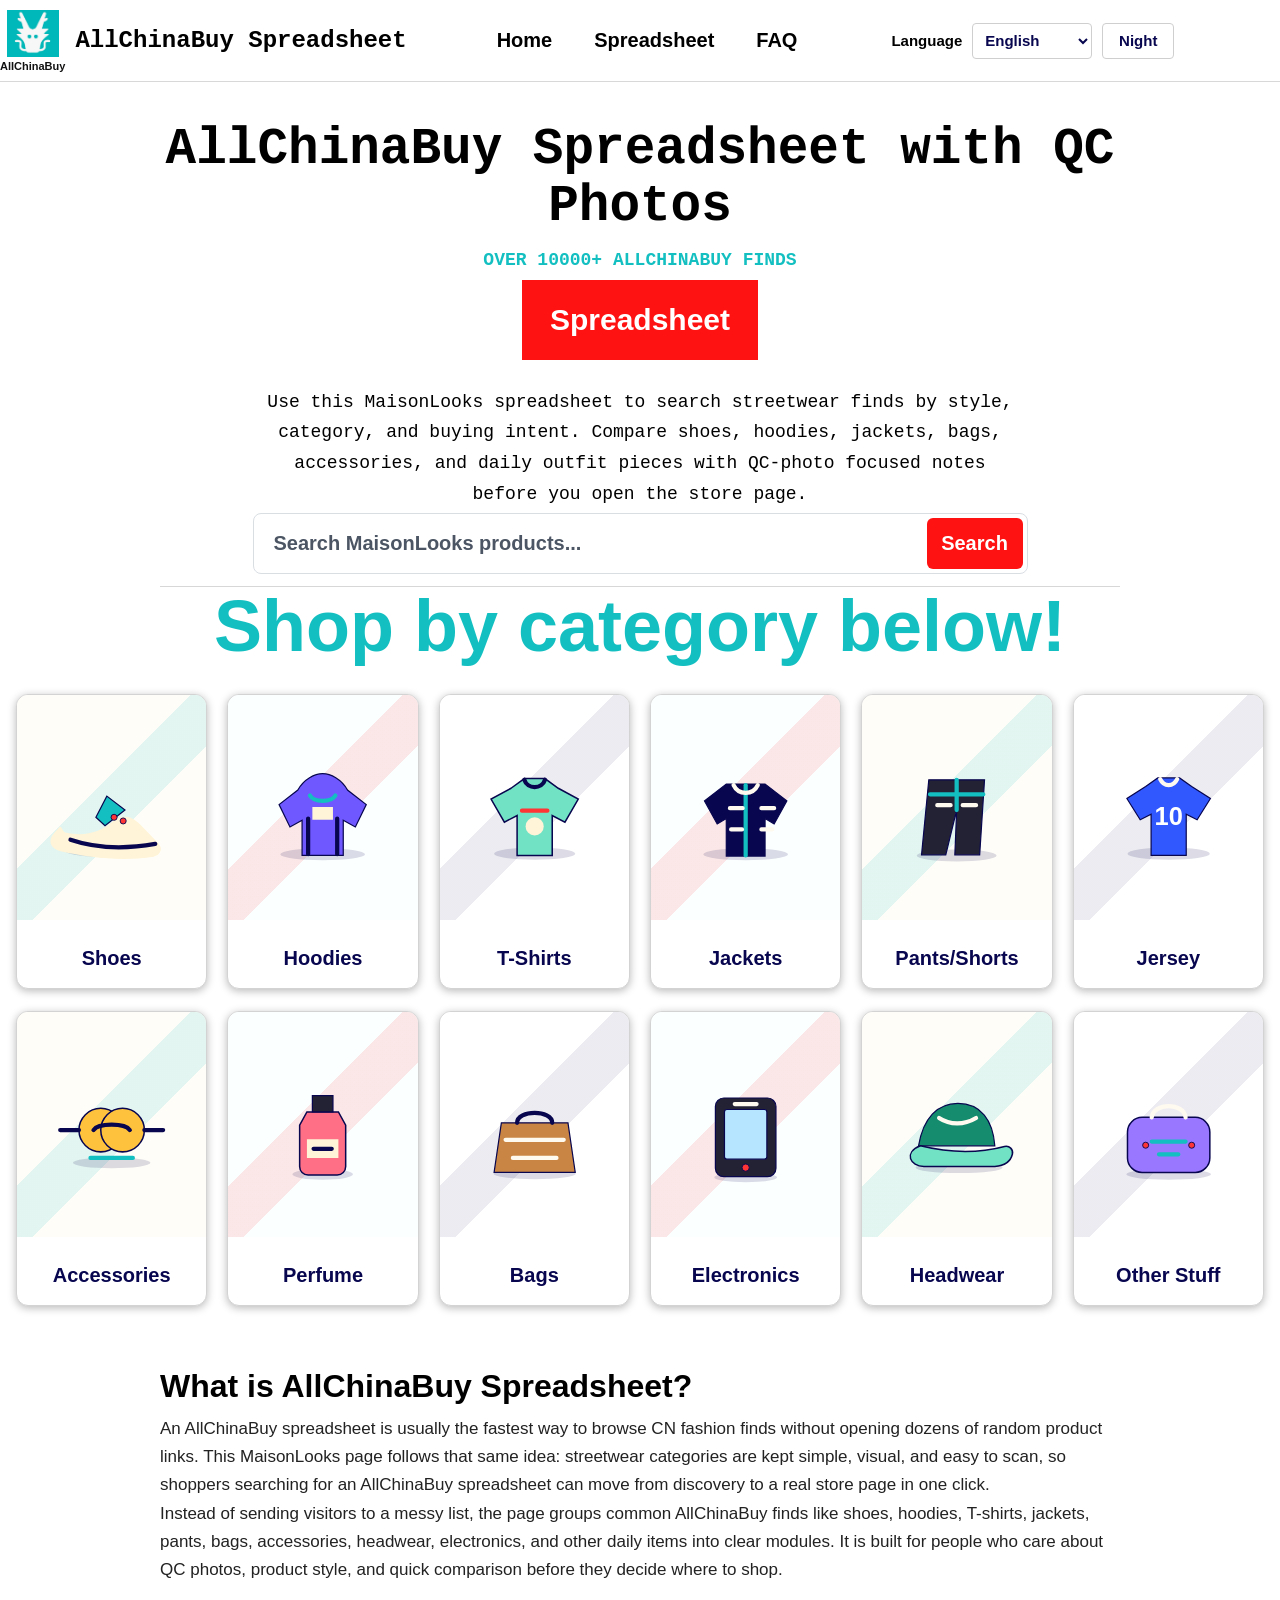
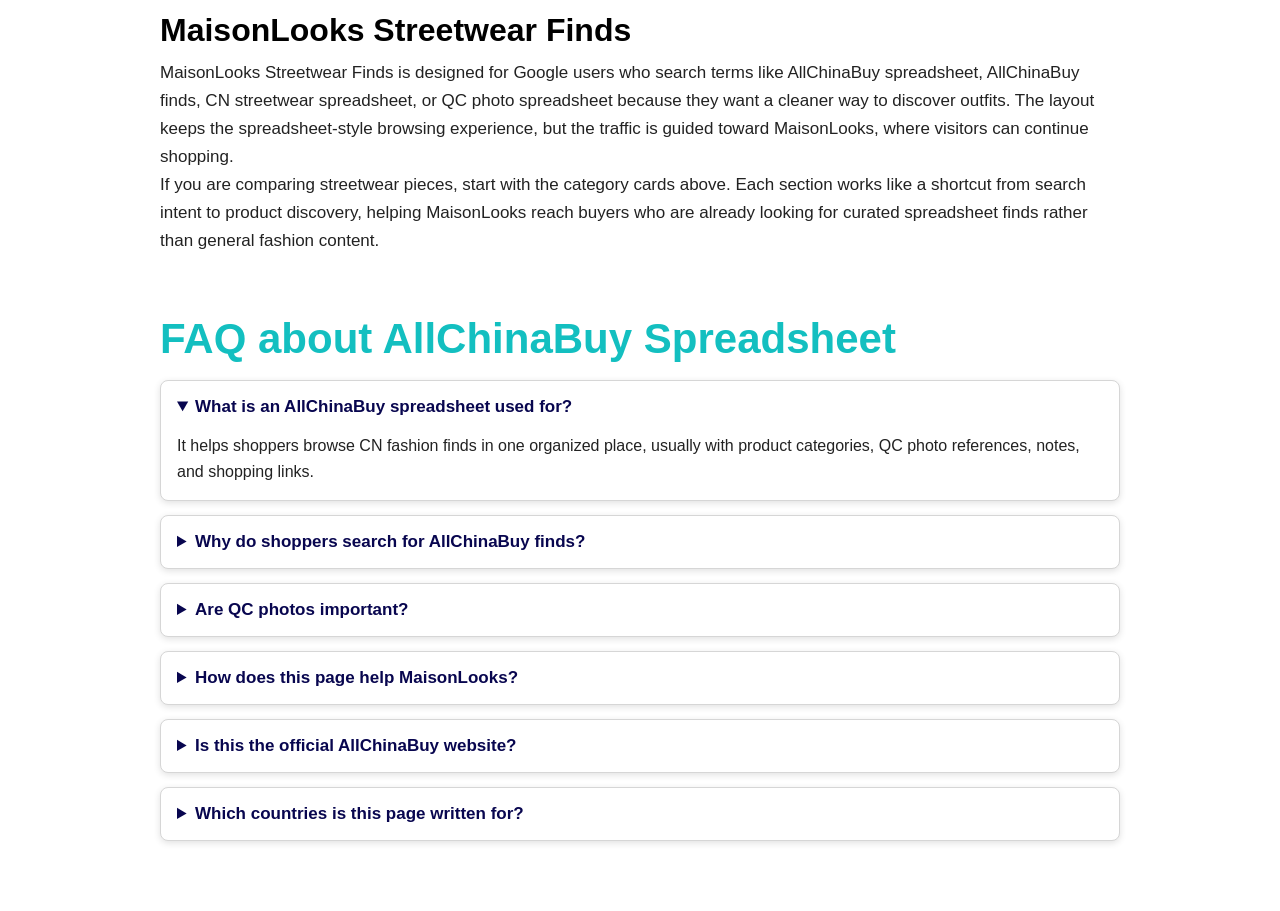
==== index.html @ 0cdb2292 "feat: publish acgrid static site" ====
﻿<!doctype html>
<html lang="en">
  <head>
    <meta charset="utf-8" />
    <meta name="viewport" content="width=device-width, initial-scale=1" />
    <title>AllChinaBuy Spreadsheet | MaisonLooks Finds with QC Photos</title>
    <meta
      name="description"
      content="Browse an AllChinaBuy spreadsheet-style streetwear directory with QC photos, MaisonLooks finds, and quick category links for shoes, hoodies, jackets, bags, accessories, and more."
    />
    <meta name="robots" content="index, follow" />
    <meta name="theme-color" content="#43c7a8" />
    <link rel="canonical" href="https://acgrid.net/" />
    <link rel="icon" type="image/png" href="assets/site-icon.png" />
    <link rel="apple-touch-icon" href="assets/site-icon.png" />
    <link rel="stylesheet" href="styles.css?v=4" />
    <meta property="og:type" content="website" />
    <meta property="og:url" content="https://acgrid.net/" />
    <meta property="og:title" content="AllChinaBuy Spreadsheet | MaisonLooks Finds with QC Photos" />
    <meta
      property="og:description"
      content="Browse an AllChinaBuy spreadsheet-style streetwear directory with QC photos, MaisonLooks finds, and quick category links."
    />
    <meta property="og:image" content="https://acgrid.net/assets/site-icon.png" />
    <meta name="twitter:card" content="summary" />
    <meta name="twitter:title" content="AllChinaBuy Spreadsheet | MaisonLooks Finds with QC Photos" />
    <meta
      name="twitter:description"
      content="Browse AllChinaBuy spreadsheet-style streetwear finds with QC photos and MaisonLooks category links."
    />
    <script type="application/ld+json">
      {
        "@context": "https://schema.org",
        "@graph": [
          {
            "@type": "WebSite",
            "@id": "https://acgrid.net/#website",
            "url": "https://acgrid.net/",
            "name": "AllChinaBuy Spreadsheet",
            "alternateName": "AlIChinaBuy Spreadsheet",
            "description": "AllChinaBuy spreadsheet-style streetwear directory with QC photos, MaisonLooks finds, and category links.",
            "inLanguage": "en"
          },
          {
            "@type": "WebPage",
            "@id": "https://acgrid.net/#webpage",
            "url": "https://acgrid.net/",
            "name": "AllChinaBuy Spreadsheet | MaisonLooks Finds with QC Photos",
            "isPartOf": { "@id": "https://acgrid.net/#website" },
            "description": "Browse AllChinaBuy spreadsheet-style streetwear finds with QC photos, category shortcuts, and MaisonLooks shopping links.",
            "dateModified": "2026-06-03",
            "primaryImageOfPage": {
              "@type": "ImageObject",
              "url": "https://acgrid.net/assets/site-icon.png"
            }
          },
          {
            "@type": "FAQPage",
            "@id": "https://acgrid.net/#faq-schema",
            "mainEntity": [
              {
                "@type": "Question",
                "name": "What is an AllChinaBuy spreadsheet used for?",
                "acceptedAnswer": {
                  "@type": "Answer",
                  "text": "It helps shoppers browse CN fashion finds in one organized place, usually with product categories, QC photo references, notes, and shopping links."
                }
              },
              {
                "@type": "Question",
                "name": "Why do shoppers search for AllChinaBuy finds?",
                "acceptedAnswer": {
                  "@type": "Answer",
                  "text": "Most users want faster discovery. They are looking for shoes, hoodies, jackets, bags, accessories, and streetwear pieces without sorting through unrelated listings."
                }
              },
              {
                "@type": "Question",
                "name": "Are QC photos important?",
                "acceptedAnswer": {
                  "@type": "Answer",
                  "text": "Yes. QC photos help shoppers compare shape, color, print placement, material texture, and overall product accuracy before buying."
                }
              },
              {
                "@type": "Question",
                "name": "How does this page help MaisonLooks?",
                "acceptedAnswer": {
                  "@type": "Answer",
                  "text": "It captures search intent around AllChinaBuy spreadsheet keywords and turns that traffic into category-level visits to the MaisonLooks store."
                }
              },
              {
                "@type": "Question",
                "name": "Is this the official AllChinaBuy website?",
                "acceptedAnswer": {
                  "@type": "Answer",
                  "text": "No. This is an independent discovery page for MaisonLooks streetwear shoppers. It uses a spreadsheet-style layout to make browsing easier."
                }
              },
              {
                "@type": "Question",
                "name": "Which countries is this page written for?",
                "acceptedAnswer": {
                  "@type": "Answer",
                  "text": "The content is prepared for English and major European languages so shoppers in the United States, United Kingdom, Germany, France, Spain, Italy, Portugal, and the Netherlands can read it more comfortably."
                }
              }
            ]
          }
        ]
      }
    </script>
  </head>
  <body>
    <header class="site-header">
      <a class="logo" href="#top" style="display: inline-flex; align-items: center; gap: 10px;">
        <span class="logo-lockup" style="display: inline-flex; flex-direction: column; align-items: center; line-height: 1;">
          <img
            class="logo-icon"
            src="assets/original-icon.png?v=3"
            alt="AlIChinaBuy AllChinaBuy spreadsheet site icon for QC photos and streetwear finds"
            width="229"
            height="210"
            decoding="async"
            style="width: auto; height: 48px; object-fit: contain;"
          />
          <span class="logo-caption" aria-hidden="true" style="display: block; margin-top: 3px; color: #111; font-family: Arial, Helvetica, sans-serif; font-size: 11px; font-weight: 800; letter-spacing: 0;">AlIChinaBuy</span>
        </span>
        <span data-i18n="brand">AllChinaBuy Spreadsheet</span>
      </a>
      <nav class="nav" aria-label="Site navigation">
        <a href="#top" data-i18n="navHome">Home</a>
        <a href="#spreadsheet" data-i18n="navSpreadsheet">Spreadsheet</a>
        <a href="#faq" data-i18n="navFaq">FAQ</a>
      </nav>
      <div class="header-tools" aria-label="Reading and language tools">
        <label class="language-label" for="languageSelect" data-i18n="languageLabel">Language</label>
        <select id="languageSelect" class="language-select" aria-label="Language">
          <option value="en">English</option>
          <option value="de">Deutsch</option>
          <option value="fr">Francais</option>
          <option value="es">Espanol</option>
          <option value="it">Italiano</option>
          <option value="pt">Portugues</option>
          <option value="nl">Nederlands</option>
        </select>
        <button id="themeToggle" class="theme-toggle" type="button" data-i18n="themeDark">Night</button>
      </div>
    </header>

    <main id="top">
      <section class="hero">
        <h1 data-i18n="heroTitle">AllChinaBuy Spreadsheet with QC Photos</h1>
        <p class="hero-kicker"><span data-i18n="heroTopBefore">OVER 10000+</span> <span>ALLCHINABUY</span> <span data-i18n="heroTopAfter">FINDS</span></p>
        <a class="red-button" href="#spreadsheet" data-i18n="heroSpreadsheet">Spreadsheet</a>
        <p>
          <span data-i18n="heroText">Use this MaisonLooks spreadsheet to search streetwear finds by style, category, and buying intent. Compare shoes, hoodies, jackets, bags, accessories, and daily outfit pieces with QC-photo focused notes before you open the store page.</span>
        </p>
        <form class="store-search" id="storeSearch" role="search" aria-label="Search MaisonLooks store">
          <input id="storeSearchInput" name="q" type="search" aria-label="Search MaisonLooks AllChinaBuy spreadsheet finds" data-i18n-placeholder="searchPlaceholder" placeholder="Search MaisonLooks products..." />
          <button type="submit" data-i18n="searchButton">Search</button>
        </form>
      </section>

      <section id="categories" class="categories">
        <h2 data-i18n="categoryHeading">Shop by category below!</h2>
        <div class="grid">
          <a id="shoes" class="card" href="https://streetstyle.maisonlooks.com/en?categorySlug=shoes" target="_blank" rel="noopener noreferrer" aria-label="Shop shoes from the AllChinaBuy spreadsheet with QC photos">
            <svg class="vector-art" viewBox="0 0 240 180" role="img" aria-label="Shoes category for AllChinaBuy spreadsheet finds">
              <ellipse class="shadow" cx="120" cy="149" rx="76" ry="10" />
              <path class="cream" d="M43 118c32 7 56 1 79-18 14-12 30-11 45 5l30 31c8 8 4 20-8 22-52 8-104 2-153-9-18-4-22-18-11-30l9-10c3-3 4 6 9 9z" />
              <path class="teal" d="M94 93l18-35 30 23-33 26z" />
              <path class="ink-line" d="M52 130c41 14 88 16 140 7" />
              <circle class="coral" cx="124" cy="93" r="5" />
              <circle class="coral" cx="139" cy="99" r="5" />
            </svg>
            <h3 data-i18n="catShoes">Shoes</h3>
          </a>
          <a id="hoodies" class="card" href="https://streetstyle.maisonlooks.com/en?categorySlug=sweatshirts" target="_blank" rel="noopener noreferrer" aria-label="Shop hoodies from the AllChinaBuy spreadsheet with QC photos">
            <svg class="vector-art" viewBox="0 0 240 180" role="img" aria-label="Hoodies category for AllChinaBuy spreadsheet finds">
              <ellipse class="shadow" cx="120" cy="154" rx="70" ry="10" />
              <path class="lavender" d="M79 48c10-18 28-27 41-27s31 9 41 27l31 24-18 37-20-11v58H86V98l-20 11-18-37 31-24z" />
              <path class="teal-stroke" d="M99 57c7 12 35 12 42 0" />
              <path class="ink-line" d="M96 154V95m48 59V95" />
              <path class="cream" d="M103 76h34v21h-34z" />
            </svg>
            <h3 data-i18n="catHoodies">Hoodies</h3>
          </a>
          <a id="tshirts" class="card" href="https://streetstyle.maisonlooks.com/en?categorySlug=t-shirts" target="_blank" rel="noopener noreferrer" aria-label="Shop T-shirts from the AllChinaBuy spreadsheet with QC photos">
            <svg class="vector-art" viewBox="0 0 240 180" role="img" aria-label="T-shirts category for AllChinaBuy spreadsheet finds">
              <ellipse class="shadow" cx="120" cy="153" rx="67" ry="10" />
              <path class="mint" d="M81 45l22-16h34l22 16 33 18-22 38-21-11v66H91V90l-21 11-22-38z" />
              <path class="ink-line" d="M103 31c5 16 29 16 34 0" />
              <path class="coral-stroke" d="M99 82h42" />
              <circle class="cream" cx="120" cy="108" r="15" />
            </svg>
            <h3 data-i18n="catTshirts">T-Shirts</h3>
          </a>
          <a id="jackets" class="card" href="https://streetstyle.maisonlooks.com/en?categorySlug=jackets" target="_blank" rel="noopener noreferrer" aria-label="Shop jackets from the AllChinaBuy spreadsheet with QC photos">
            <svg class="vector-art" viewBox="0 0 240 180" role="img" aria-label="Jackets category for AllChinaBuy spreadsheet finds">
              <ellipse class="shadow" cx="120" cy="154" rx="70" ry="10" />
              <path class="navy" d="M88 38h64l36 28-21 38-15-9v62H88V95l-15 9-21-38z" />
              <path class="teal-stroke" d="M120 40v116" />
              <path class="cream-stroke" d="M94 78h21m31 0h21M96 113h18m32 0h18" />
              <path class="cream-stroke" d="M100 40c8 17 32 17 40 0" />
            </svg>
            <h3 data-i18n="catJackets">Jackets</h3>
          </a>
          <a id="pants" class="card" href="https://streetstyle.maisonlooks.com/en?categorySlug=bottoms" target="_blank" rel="noopener noreferrer" aria-label="Shop pants and shorts from the AllChinaBuy spreadsheet with QC photos">
            <svg class="vector-art" viewBox="0 0 240 180" role="img" aria-label="Pants and shorts category for AllChinaBuy spreadsheet finds">
              <ellipse class="shadow" cx="120" cy="156" rx="66" ry="10" />
              <path class="charcoal" d="M74 31h92l-8 124h-41l3-74-18 74H62z" />
              <path class="teal-stroke" d="M76 55h88M120 31v50" />
              <path class="cream-stroke" d="M88 73h22m42 0h-22" />
            </svg>
            <h3 data-i18n="catPants">Pants/Shorts</h3>
          </a>
          <a id="jersey" class="card" href="https://streetstyle.maisonlooks.com/en?categorySlug=shirts" target="_blank" rel="noopener noreferrer" aria-label="Shop jerseys from the AllChinaBuy spreadsheet with QC photos">
            <svg class="vector-art" viewBox="0 0 240 180" role="img" aria-label="Jersey category for AllChinaBuy spreadsheet finds">
              <ellipse class="shadow" cx="120" cy="153" rx="68" ry="10" />
              <path class="royal" d="M82 42l20-14h36l20 14 31 20-22 35-18-9v68H91V88l-18 9-22-35z" />
              <path class="cream-stroke" d="M106 30c6 13 22 13 28 0" />
              <text x="120" y="105" text-anchor="middle" class="number">10</text>
            </svg>
            <h3 data-i18n="catJersey">Jersey</h3>
          </a>
          <a id="accessories" class="card" href="https://streetstyle.maisonlooks.com/en?categorySlug=accessories" target="_blank" rel="noopener noreferrer" aria-label="Shop accessories from the AllChinaBuy spreadsheet with QC photos">
            <svg class="vector-art" viewBox="0 0 240 180" role="img" aria-label="Accessories category for AllChinaBuy spreadsheet finds">
              <ellipse class="shadow" cx="120" cy="140" rx="64" ry="9" />
              <circle class="amber" cx="102" cy="86" r="36" />
              <circle class="amber" cx="138" cy="86" r="36" />
              <path class="ink-line" d="M66 86H35m170 0h-31M90 86c8-12 52-12 60 0" />
              <path class="teal-stroke" d="M85 132h70" />
            </svg>
            <h3 data-i18n="catAccessories">Accessories</h3>
          </a>
          <a id="perfume" class="card" href="https://streetstyle.maisonlooks.com/en?categorySlug=beauty-and-fragrances" target="_blank" rel="noopener noreferrer" aria-label="Shop perfume and fragrances from the AllChinaBuy spreadsheet with QC photos">
            <svg class="vector-art" viewBox="0 0 240 180" role="img" aria-label="Perfume category for AllChinaBuy spreadsheet finds">
              <ellipse class="shadow" cx="120" cy="159" rx="50" ry="9" />
              <path class="rose" d="M94 56h52l12 22v68c0 8-6 14-14 14H96c-8 0-14-6-14-14V78z" />
              <path class="charcoal" d="M103 29h34v27h-34z" />
              <path class="cream" d="M94 101h52v31H94z" />
              <path class="ink-line" d="M105 117h30" />
            </svg>
            <h3 data-i18n="catPerfume">Perfume</h3>
          </a>
          <a id="bags" class="card" href="https://streetstyle.maisonlooks.com/en?categorySlug=bags-and-backpacks" target="_blank" rel="noopener noreferrer" aria-label="Shop bags and backpacks from the AllChinaBuy spreadsheet with QC photos">
            <svg class="vector-art" viewBox="0 0 240 180" role="img" aria-label="Bags category for AllChinaBuy spreadsheet finds">
              <ellipse class="shadow" cx="120" cy="158" rx="68" ry="9" />
              <path class="tan" d="M65 74h110l12 82H53z" />
              <path class="ink-line" d="M91 74c0-22 58-22 58 0" />
              <path class="cream-stroke" d="M72 102h96M84 132h72" />
            </svg>
            <h3 data-i18n="catBags">Bags</h3>
          </a>
          <a id="electronics" class="card" href="https://streetstyle.maisonlooks.com/en?categorySlug=electronics" target="_blank" rel="noopener noreferrer" aria-label="Shop electronics from the AllChinaBuy spreadsheet with QC photos">
            <svg class="vector-art" viewBox="0 0 240 180" role="img" aria-label="Electronics category for AllChinaBuy spreadsheet finds">
              <ellipse class="shadow" cx="120" cy="164" rx="52" ry="8" />
              <rect class="charcoal" x="70" y="33" width="100" height="130" rx="14" />
              <rect class="sky" x="85" y="52" width="70" height="82" rx="4" />
              <circle class="coral" cx="120" cy="148" r="6" />
              <path class="cream-stroke" d="M102 43h36" />
            </svg>
            <h3 data-i18n="catElectronics">Electronics</h3>
          </a>
          <a id="headwear" class="card" href="https://streetstyle.maisonlooks.com/en?categorySlug=hats" target="_blank" rel="noopener noreferrer" aria-label="Shop headwear and hats from the AllChinaBuy spreadsheet with QC photos">
            <svg class="vector-art" viewBox="0 0 240 180" role="img" aria-label="Headwear category for AllChinaBuy spreadsheet finds">
              <ellipse class="shadow" cx="124" cy="148" rx="72" ry="9" />
              <path class="forest" d="M57 112c8-46 31-70 65-70 38 0 58 28 61 70H57z" />
              <path class="mint" d="M60 112c49 12 94 13 139 1 8-2 15 5 13 13-3 12-13 19-29 20H66c-23 0-34-23-6-34z" />
              <path class="cream-stroke" d="M91 66c18 12 41 12 61 0" />
            </svg>
            <h3 data-i18n="catHeadwear">Headwear</h3>
          </a>
          <a id="other" class="card" href="https://streetstyle.maisonlooks.com/en?categorySlug=all-products" target="_blank" rel="noopener noreferrer" aria-label="Shop all other AllChinaBuy spreadsheet finds with QC photos">
            <svg class="vector-art" viewBox="0 0 240 180" role="img" aria-label="Other category for AllChinaBuy spreadsheet finds">
              <ellipse class="shadow" cx="120" cy="159" rx="70" ry="9" />
              <path class="purple" d="M76 65h88c13 0 24 11 24 24v43c0 13-11 24-24 24H76c-13 0-24-11-24-24V89c0-13 11-24 24-24z" />
              <path class="cream-stroke" d="M92 65c3-25 53-25 56 0" />
              <path class="teal-stroke" d="M92 105h56M104 126h32" />
              <circle class="coral" cx="82" cy="111" r="5" />
              <circle class="coral" cx="158" cy="111" r="5" />
            </svg>
            <h3 data-i18n="catOther">Other Stuff</h3>
          </a>
        </div>
      </section>

      <section id="spreadsheet" class="seo">
        <h2 data-i18n="seoTitle1">What is AllChinaBuy Spreadsheet?</h2>
        <p data-i18n="seoP1">
          An AllChinaBuy spreadsheet is usually the fastest way to browse CN fashion finds without opening dozens of random product links. This MaisonLooks page follows that same idea: streetwear categories are kept simple, visual, and easy to scan, so shoppers searching for an AllChinaBuy spreadsheet can move from discovery to a real store page in one click.
        </p>
        <p data-i18n="seoP2">
          Instead of sending visitors to a messy list, the page groups common AllChinaBuy finds like shoes, hoodies, T-shirts, jackets, pants, bags, accessories, headwear, electronics, and other daily items into clear modules. It is built for people who care about QC photos, product style, and quick comparison before they decide where to shop.
        </p>
        <h2 data-i18n="seoTitle2">MaisonLooks Streetwear Finds</h2>
        <p data-i18n="seoP3">
          MaisonLooks Streetwear Finds is designed for Google users who search terms like AllChinaBuy spreadsheet, AllChinaBuy finds, CN streetwear spreadsheet, or QC photo spreadsheet because they want a cleaner way to discover outfits. The layout keeps the spreadsheet-style browsing experience, but the traffic is guided toward MaisonLooks, where visitors can continue shopping.
        </p>
        <p data-i18n="seoP4">
          If you are comparing streetwear pieces, start with the category cards above. Each section works like a shortcut from search intent to product discovery, helping MaisonLooks reach buyers who are already looking for curated spreadsheet finds rather than general fashion content.
        </p>
      </section>

      <section id="faq" class="faq-section">
        <h2 data-i18n="faqTitle">FAQ about AllChinaBuy Spreadsheet</h2>
        <div class="faq-grid">
          <details open>
            <summary data-i18n="faqQ1">What is an AllChinaBuy spreadsheet used for?</summary>
            <p data-i18n="faqA1">It helps shoppers browse CN fashion finds in one organized place, usually with product categories, QC photo references, notes, and shopping links.</p>
          </details>
          <details>
            <summary data-i18n="faqQ2">Why do shoppers search for AllChinaBuy finds?</summary>
            <p data-i18n="faqA2">Most users want faster discovery. They are looking for shoes, hoodies, jackets, bags, accessories, and streetwear pieces without sorting through unrelated listings.</p>
          </details>
          <details>
            <summary data-i18n="faqQ3">Are QC photos important?</summary>
            <p data-i18n="faqA3">Yes. QC photos help shoppers compare shape, color, print placement, material texture, and overall product accuracy before buying.</p>
          </details>
          <details>
            <summary data-i18n="faqQ4">How does this page help MaisonLooks?</summary>
            <p data-i18n="faqA4">It captures search intent around AllChinaBuy spreadsheet keywords and turns that traffic into category-level visits to the MaisonLooks store.</p>
          </details>
          <details>
            <summary data-i18n="faqQ5">Is this the official AllChinaBuy website?</summary>
            <p data-i18n="faqA5">No. This is an independent discovery page for MaisonLooks streetwear shoppers. It uses a spreadsheet-style layout to make browsing easier.</p>
          </details>
          <details>
            <summary data-i18n="faqQ6">Which countries is this page written for?</summary>
            <p data-i18n="faqA6">The content is prepared for English and major European languages so shoppers in the United States, United Kingdom, Germany, France, Spain, Italy, Portugal, and the Netherlands can read it more comfortably.</p>
          </details>
        </div>
      </section>
    </main>
    <script src="js/site.js"></script>
  </body>
</html>
---- styles.css ----
* {
  box-sizing: border-box;
}

html {
  scroll-behavior: smooth;
  scroll-padding-top: 84px;
}

body {
  margin: 0;
  background: #fff;
  color: #000;
  font-family: "Courier New", Courier, monospace;
  transition: background-color 180ms ease, color 180ms ease;
}

a {
  color: inherit;
  text-decoration: none;
}

.site-header {
  position: sticky;
  top: 0;
  z-index: 100;
  display: flex;
  align-items: center;
  min-height: 82px;
  border-bottom: 1px solid #d8d8d8;
  background: #fff;
  overflow-x: auto;
  white-space: nowrap;
  gap: 48px;
  padding-right: clamp(90px, 10vw, 180px);
}

.logo {
  display: inline-flex;
  align-items: center;
  gap: 10px;
  flex: 0 0 auto;
  padding: 0 0 0 0;
  margin-right: 42px;
  font-size: 24px;
  font-weight: 900;
  letter-spacing: 0;
}

.logo-lockup {
  display: inline-flex;
  align-items: center;
  flex: 0 0 auto;
  flex-direction: column;
  justify-content: center;
  line-height: 1;
}

.logo-icon {
  width: auto;
  height: 48px;
  flex: 0 0 auto;
  object-fit: contain;
}

.logo-caption {
  margin-top: 3px;
  color: #111;
  font-family: Arial, Helvetica, sans-serif;
  font-size: 11px;
  font-weight: 800;
  letter-spacing: 0;
}

.nav {
  display: flex;
  align-items: center;
  gap: 42px;
  min-width: max-content;
  padding-right: 28px;
  font-family: Arial, Helvetica, sans-serif;
  font-size: 20px;
  font-weight: 900;
}

.nav a:hover {
  text-decoration: underline;
}

.header-tools {
  display: flex;
  align-items: center;
  gap: 10px;
  margin-left: 18px;
  font-family: Arial, Helvetica, sans-serif;
}

.language-label {
  font-size: 15px;
  font-weight: 900;
}

.language-select,
.theme-toggle {
  min-height: 36px;
  border: 1px solid #cfcfcf;
  border-radius: 4px;
  background: #fff;
  color: #08064f;
  font-family: Arial, Helvetica, sans-serif;
  font-size: 15px;
  font-weight: 900;
}

.language-select {
  padding: 0 8px;
}

.theme-toggle {
  min-width: 72px;
  cursor: pointer;
}

main {
  max-width: 1490px;
  margin: 0 auto;
}

.hero {
  width: 960px;
  max-width: calc(100% - 40px);
  margin: 0 auto;
  padding: 39px 0 12px;
  border-bottom: 1px solid #d7d7d7;
  text-align: center;
}

.hero-kicker {
  margin: 0 0 5px;
  font-size: 36px;
  line-height: 1.15;
  font-weight: 900;
}

.hero-kicker span {
  color: #13bfc0;
}

.red-button {
  display: inline-flex;
  align-items: center;
  justify-content: center;
  min-width: 214px;
  min-height: 80px;
  margin: 0 auto 27px;
  padding: 0 28px;
  background: #ff1212;
  color: #fff;
  font-family: Arial, Helvetica, sans-serif;
  font-size: 30px;
  font-weight: 800;
}

.hero h1 {
  margin: 0 0 10px;
  font-size: 51px;
  line-height: 1.12;
  font-weight: 900;
}

.hero p {
  max-width: 760px;
  margin: 0 auto 4px;
  font-size: 18px;
  line-height: 1.7;
}

.store-search {
  display: grid;
  grid-template-columns: minmax(220px, 1fr) auto;
  gap: 6px;
  width: 775px;
  max-width: 100%;
  margin: 0 auto;
  border: 1px solid #d9dee3;
  border-radius: 8px;
  background: #fff;
  padding: 4px;
}

.store-search input {
  min-height: 51px;
  border: 0;
  border-radius: 6px;
  padding: 0 16px;
  color: #4b5563;
  font-family: Arial, Helvetica, sans-serif;
  font-size: 20px;
  font-weight: 800;
  outline: none;
}

.store-search button {
  min-width: 96px;
  min-height: 51px;
  border: 0;
  border-radius: 6px;
  background: #ff1212;
  color: #fff;
  cursor: pointer;
  font-family: Arial, Helvetica, sans-serif;
  font-size: 20px;
  font-weight: 900;
}

.store-search input::placeholder {
  color: #4b5563;
  opacity: 1;
}

.categories {
  width: 1490px;
  max-width: calc(100% - 32px);
  margin: 0 auto;
  padding: 0 0 34px;
  text-align: center;
}

.categories h2 {
  margin: 0 0 28px;
  color: #13bfc0;
  font-family: Arial, Helvetica, sans-serif;
  font-size: 72px;
  line-height: 1.1;
  font-weight: 800;
}

.grid {
  display: grid;
  grid-template-columns: repeat(6, 1fr);
  gap: 22px 20px;
}

.card {
  display: flex;
  min-height: 295px;
  flex-direction: column;
  justify-content: space-between;
  overflow: hidden;
  border: 1px solid #d3d3d3;
  border-radius: 12px;
  background: #fff;
  box-shadow: 0 2px 8px rgba(0, 0, 0, 0.28);
}

.vector-art {
  width: 100%;
  height: 225px;
  display: block;
  padding: 24px 22px 8px;
  background:
    linear-gradient(135deg, transparent 0 42%, rgba(19, 191, 192, 0.12) 42% 58%, transparent 58% 100%),
    #fffdf7;
  overflow: visible;
}

.shadow {
  fill: rgba(9, 6, 79, 0.14);
}

.ink-line,
.teal-stroke,
.cream-stroke,
.coral-stroke {
  fill: none;
  stroke-width: 7;
  stroke-linecap: round;
  stroke-linejoin: round;
}

.ink-line {
  stroke: #08064f;
}

.teal-stroke {
  stroke: #13bfc0;
}

.cream-stroke {
  stroke: #fffaf0;
}

.coral-stroke {
  stroke: #ff3434;
}

.cream {
  fill: #fff4d7;
}

.card:nth-child(2n) .vector-art {
  background:
    linear-gradient(135deg, transparent 0 42%, rgba(255, 18, 18, 0.1) 42% 58%, transparent 58% 100%),
    #fbffff;
}

.card:nth-child(3n) .vector-art {
  background:
    linear-gradient(135deg, transparent 0 42%, rgba(8, 6, 79, 0.08) 42% 58%, transparent 58% 100%),
    #fff;
}

.teal {
  fill: #13bfc0;
  stroke: #08064f;
  stroke-width: 2;
}

.lavender {
  fill: #6f58ff;
  stroke: #08064f;
  stroke-width: 2;
}

.mint {
  fill: #72e2c5;
  stroke: #08064f;
  stroke-width: 2.5;
}

.navy {
  fill: #08064f;
  stroke: #08064f;
  stroke-width: 2;
}

.charcoal {
  fill: #232235;
  stroke: #08064f;
  stroke-width: 2;
}

.royal {
  fill: #3158ff;
  stroke: #08064f;
  stroke-width: 2;
}

.amber {
  fill: #ffc23d;
  stroke: #08064f;
  stroke-width: 2.5;
}

.rose {
  fill: #ff6f85;
  stroke: #08064f;
  stroke-width: 2.5;
}

.tan {
  fill: #c98543;
  stroke: #08064f;
  stroke-width: 2;
}

.sky {
  fill: #b6e5ff;
  stroke: #08064f;
  stroke-width: 2;
}

.forest {
  fill: #148c6d;
  stroke: #08064f;
  stroke-width: 2;
}

.purple {
  fill: #9a77ff;
  stroke: #08064f;
  stroke-width: 2.5;
}

.coral {
  fill: #ff3434;
  stroke: #08064f;
  stroke-width: 1.5;
}

.number {
  fill: #fff;
  font-family: Arial, Helvetica, sans-serif;
  font-size: 42px;
  font-weight: 900;
}

.card h3 {
  margin: 0;
  padding: 0 8px 19px;
  color: #08064f;
  font-family: Arial, Helvetica, sans-serif;
  font-size: 20px;
  line-height: 1.1;
  font-weight: 800;
}

.card:hover h3 {
  text-decoration: underline;
}

.seo {
  width: 960px;
  max-width: calc(100% - 40px);
  margin: 20px auto 60px;
  font-family: Arial, Helvetica, sans-serif;
}

.seo h2 {
  margin: 28px 0 10px;
  font-size: 32px;
}

.seo p {
  margin: 0;
  color: #222;
  font-size: 17px;
  line-height: 1.65;
}

.faq-section {
  width: 960px;
  max-width: calc(100% - 40px);
  margin: 0 auto 70px;
  font-family: Arial, Helvetica, sans-serif;
}

.faq-section h2 {
  margin: 0 0 18px;
  color: #13bfc0;
  font-size: 42px;
  line-height: 1.12;
}

.faq-grid {
  display: grid;
  grid-template-columns: 1fr;
  gap: 14px;
}

details {
  border: 1px solid #d6d6d6;
  border-radius: 8px;
  background: #fff;
  box-shadow: 0 2px 7px rgba(0, 0, 0, 0.12);
}

summary {
  cursor: pointer;
  padding: 16px;
  color: #08064f;
  font-size: 17px;
  font-weight: 800;
}

details p {
  margin: 0;
  padding: 0 16px 16px;
  color: #222;
  font-size: 16px;
  line-height: 1.6;
}

body.dark-mode {
  background: #101218;
  color: #f1f3f7;
}

body.dark-mode .site-header,
body.dark-mode .topbar {
  border-bottom-color: #2c3040;
  background: #151823;
}

body.dark-mode .language-select,
body.dark-mode .theme-toggle {
  border-color: #3d4254;
  background: #202432;
  color: #f1f3f7;
}

body.dark-mode .store-search {
  border-color: #343a49;
  background: #151823;
}

body.dark-mode .store-search input {
  background: #202432;
  color: #f5f7ff;
}

body.dark-mode .store-search input::placeholder {
  color: #c9cfda;
}

body.dark-mode .store-search button {
  background: #ff1212;
}

body.dark-mode .hero {
  border-bottom-color: #313545;
}

body.dark-mode .card,
body.dark-mode details {
  border-color: #303546;
  background: #181c27;
  box-shadow: 0 2px 8px rgba(0, 0, 0, 0.42);
}

body.dark-mode .vector-art {
  background:
    linear-gradient(135deg, transparent 0 42%, rgba(19, 191, 192, 0.18) 42% 58%, transparent 58% 100%),
    #1f2431;
}

body.dark-mode .card:nth-child(2n) .vector-art {
  background:
    linear-gradient(135deg, transparent 0 42%, rgba(255, 18, 18, 0.16) 42% 58%, transparent 58% 100%),
    #202634;
}

body.dark-mode .card:nth-child(3n) .vector-art {
  background:
    linear-gradient(135deg, transparent 0 42%, rgba(255, 255, 255, 0.08) 42% 58%, transparent 58% 100%),
    #1c202c;
}

body.dark-mode .seo p,
body.dark-mode details p {
  color: #d6d9e3;
}

body.dark-mode summary,
body.dark-mode .card h3 {
  color: #f4f6ff;
}

@media (max-width: 1240px) {
  .nav {
    gap: 28px;
  }

  .logo {
    margin-right: 42px;
  }

  .grid {
    grid-template-columns: repeat(4, 1fr);
  }

  .categories h2 {
    font-size: 58px;
  }
}

@media (max-width: 860px) {
  .site-header {
    align-items: flex-start;
    flex-direction: column;
    gap: 8px;
    padding: 10px 14px;
  }

  .logo {
    margin-right: 0;
    padding: 0;
  }

  .nav {
    width: 100%;
    gap: 20px;
    overflow-x: auto;
    padding-bottom: 6px;
  }

  .header-tools {
    width: 100%;
    flex-wrap: wrap;
    margin-left: 0;
  }

  .hero-kicker {
    font-size: 30px;
  }

  .hero h1 {
    font-size: 42px;
  }

  .categories h2 {
    font-size: 44px;
  }

  .grid {
    grid-template-columns: repeat(2, 1fr);
  }

  .faq-grid {
    grid-template-columns: 1fr;
  }

  .faq-section h2 {
    font-size: 34px;
  }
}

@media (max-width: 520px) {
  .hero {
    max-width: calc(100% - 24px);
    padding-top: 30px;
  }

  .hero-kicker {
    font-size: 24px;
  }

  .hero h1 {
    font-size: 34px;
  }

  .hero p {
    font-size: 16px;
  }

  .red-button {
    min-width: 190px;
    min-height: 68px;
    font-size: 26px;
  }

  .store-search {
    grid-template-columns: 1fr;
    padding: 8px;
  }

  .store-search input {
    border-bottom: 0;
  }

  .categories {
    max-width: calc(100% - 20px);
  }

  .categories h2 {
    font-size: 36px;
  }

  .grid {
    gap: 16px 12px;
  }

  .card {
    min-height: 225px;
  }

  .vector-art {
    height: 170px;
    padding: 18px 12px 8px;
  }

  .card h3 {
    font-size: 16px;
  }
}
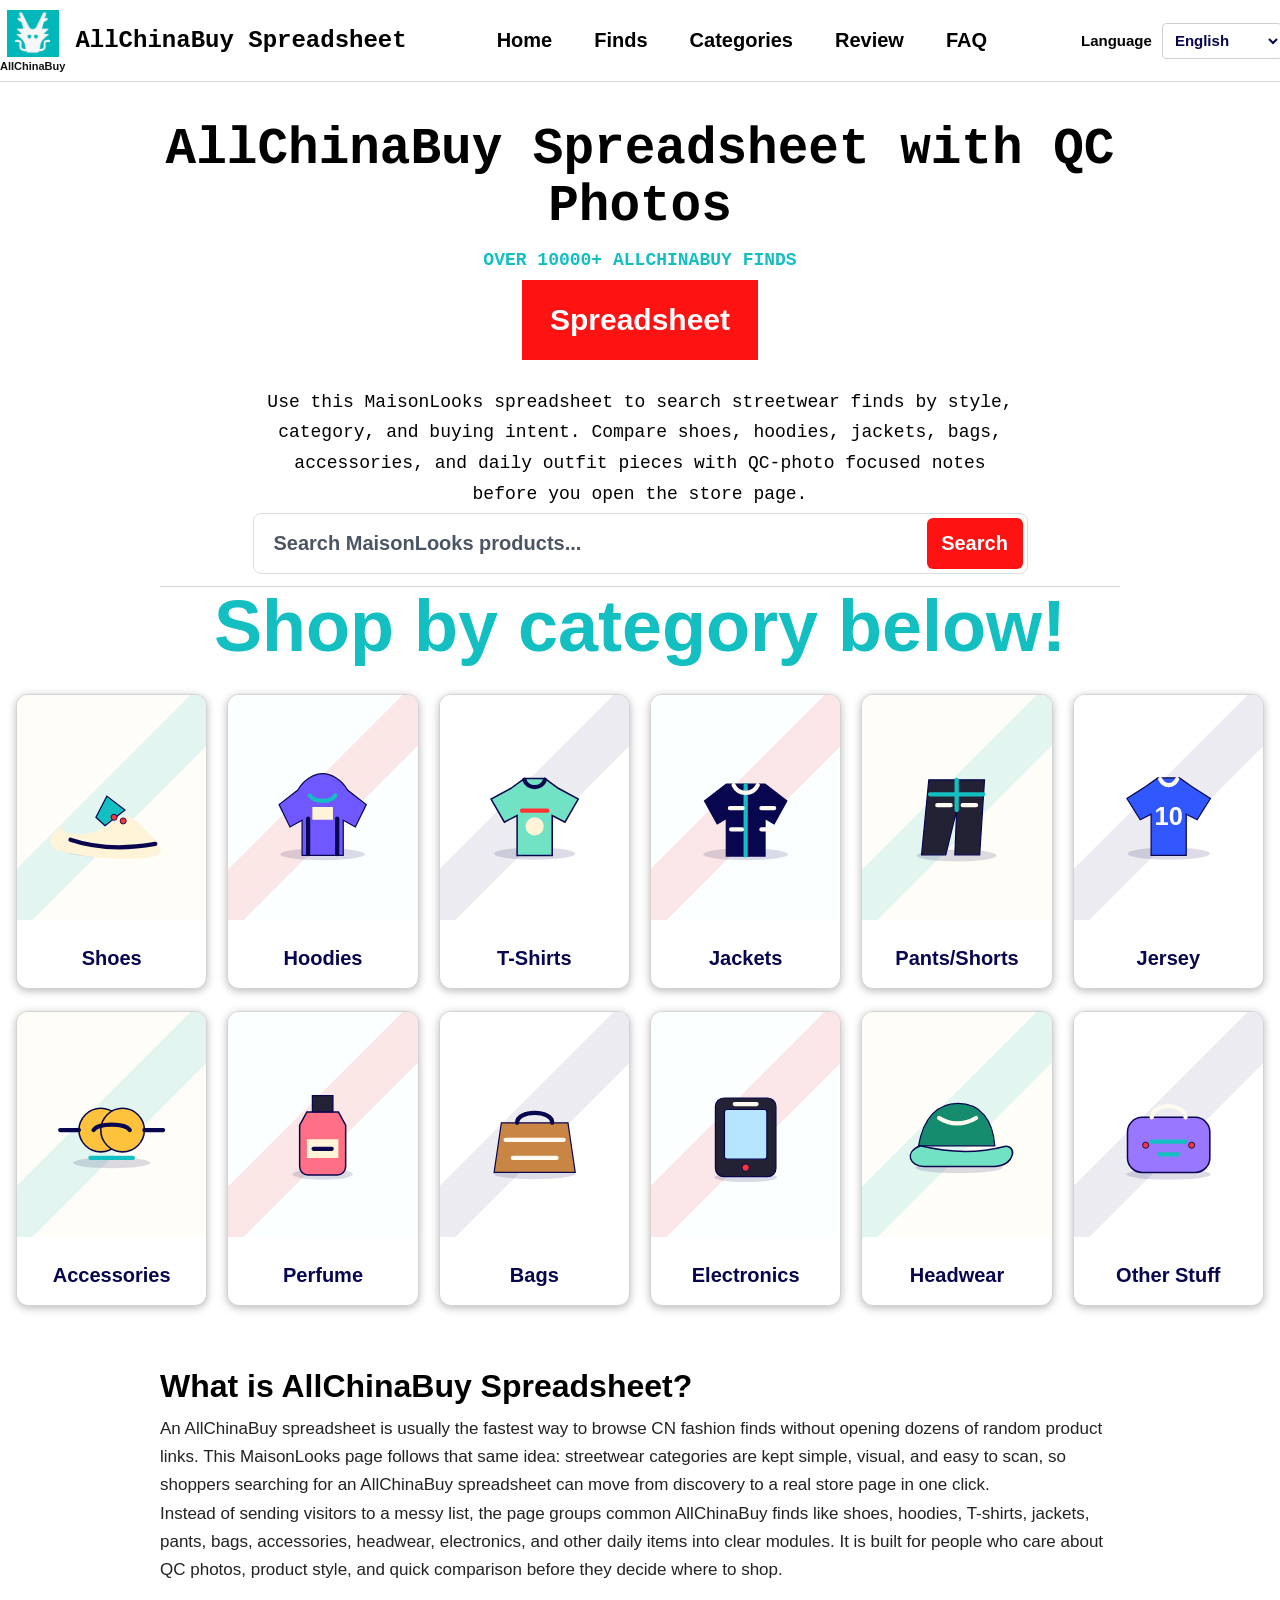
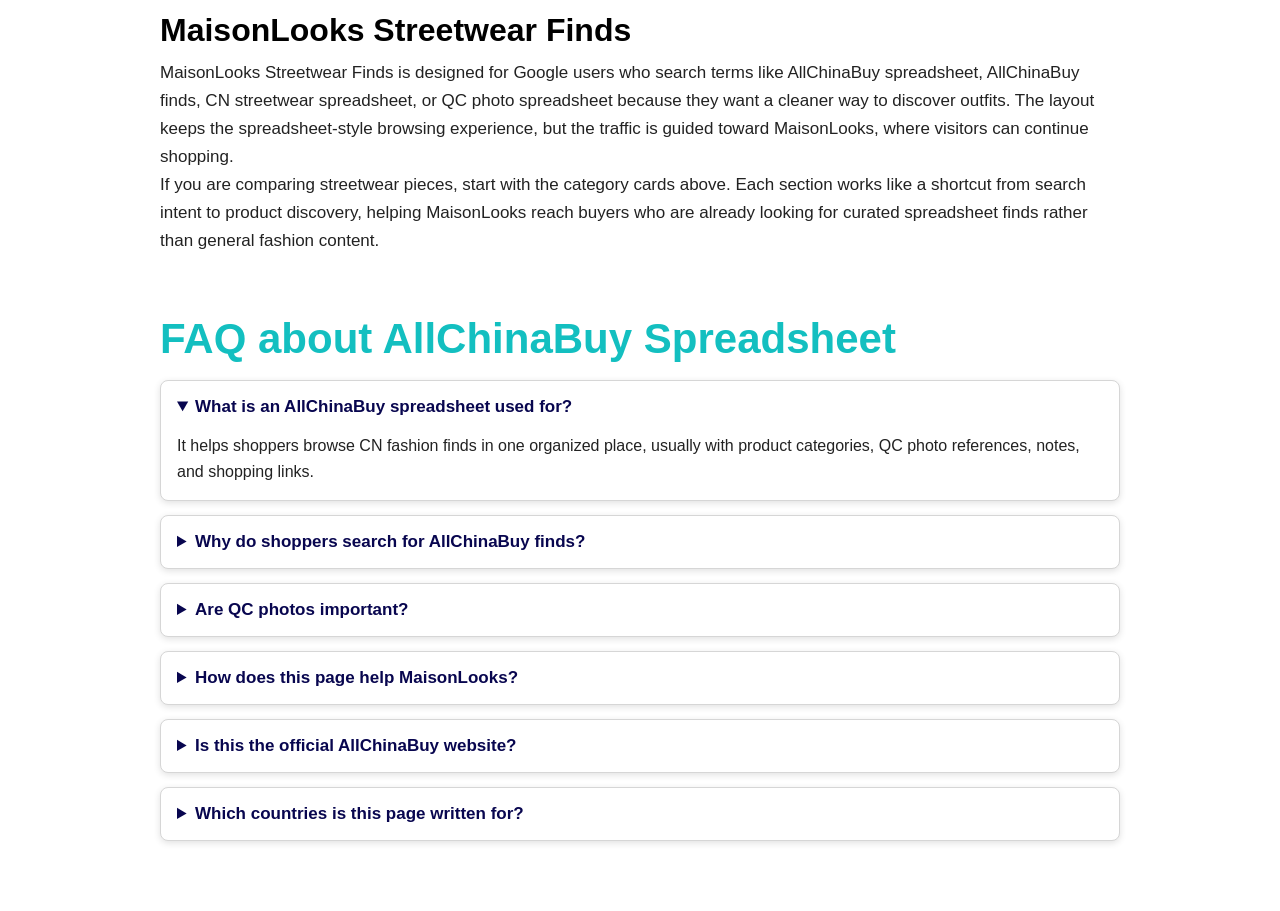
==== commit c5cd751a: "feat: add indexable finds category review pages" ====
--- a/index.html
+++ b/index.html
@@ -130,8 +130,10 @@
         <span data-i18n="brand">AllChinaBuy Spreadsheet</span>
       </a>
       <nav class="nav" aria-label="Site navigation">
-        <a href="#top" data-i18n="navHome">Home</a>
-        <a href="#spreadsheet" data-i18n="navSpreadsheet">Spreadsheet</a>
+        <a href="index.html" data-i18n="navHome">Home</a>
+        <a href="finds.html">Finds</a>
+        <a href="categories.html">Categories</a>
+        <a href="review.html">Review</a>
         <a href="#faq" data-i18n="navFaq">FAQ</a>
       </nav>
       <div class="header-tools" aria-label="Reading and language tools">
--- a/styles.css
+++ b/styles.css
@@ -435,6 +435,279 @@
   font-family: Arial, Helvetica, sans-serif;
 }
 
+.page-hero,
+.finds-section,
+.finds-layout,
+.directory-grid,
+.article-page {
+  width: 1120px;
+  max-width: calc(100% - 40px);
+  margin: 0 auto;
+  font-family: Arial, Helvetica, sans-serif;
+}
+
+.page-hero {
+  padding: 46px 0 26px;
+  border-bottom: 1px solid #d7d7d7;
+  text-align: center;
+}
+
+.page-hero h1,
+.article-page h1 {
+  margin: 0 0 14px;
+  font-size: 48px;
+  line-height: 1.12;
+}
+
+.page-hero p,
+.article-page p {
+  max-width: 820px;
+  margin: 0 auto 18px;
+  color: #222;
+  font-size: 18px;
+  line-height: 1.65;
+}
+
+.search-panel {
+  display: grid;
+  grid-template-columns: minmax(220px, 1fr) 190px auto;
+  gap: 8px;
+  max-width: 860px;
+  margin: 22px auto 0;
+  border: 1px solid #d9dee3;
+  border-radius: 8px;
+  padding: 6px;
+}
+
+.search-panel input,
+.search-panel select,
+.search-panel button {
+  min-height: 50px;
+  border: 0;
+  border-radius: 6px;
+  font-family: Arial, Helvetica, sans-serif;
+  font-size: 16px;
+  font-weight: 800;
+}
+
+.search-panel input,
+.search-panel select {
+  background: #f7f9fb;
+  color: #232235;
+  padding: 0 14px;
+}
+
+.search-panel button {
+  min-width: 104px;
+  background: #ff1212;
+  color: #fff;
+  cursor: pointer;
+}
+
+.finds-layout {
+  padding: 28px 0 0;
+}
+
+.category-grid,
+.directory-grid {
+  display: grid;
+  grid-template-columns: repeat(4, 1fr);
+  gap: 16px;
+}
+
+.category-card,
+.directory-grid a {
+  min-height: 122px;
+  border: 1px solid #d6d6d6;
+  border-radius: 8px;
+  background: #fff;
+  padding: 18px;
+  color: #08064f;
+  text-align: left;
+  box-shadow: 0 2px 7px rgba(0, 0, 0, 0.12);
+}
+
+.category-card {
+  cursor: pointer;
+  font-family: Arial, Helvetica, sans-serif;
+}
+
+.category-card strong,
+.directory-grid strong {
+  display: block;
+  margin-bottom: 8px;
+  font-size: 20px;
+}
+
+.category-card span,
+.directory-grid span {
+  display: block;
+  color: #333;
+  font-size: 15px;
+  line-height: 1.45;
+}
+
+.category-card.is-active,
+.category-card:hover,
+.directory-grid a:hover {
+  border-color: #13bfc0;
+  box-shadow: 0 3px 10px rgba(19, 191, 192, 0.24);
+}
+
+.finds-section {
+  padding: 34px 0 70px;
+}
+
+.section-title-row {
+  display: flex;
+  align-items: end;
+  justify-content: space-between;
+  gap: 20px;
+  margin-bottom: 18px;
+}
+
+.section-title-row h2 {
+  margin: 0 0 6px;
+  color: #13bfc0;
+  font-size: 38px;
+  line-height: 1.12;
+}
+
+.section-title-row p {
+  margin: 0;
+  color: #333;
+  font-size: 16px;
+}
+
+.filter-tabs {
+  display: flex;
+  gap: 8px;
+  overflow-x: auto;
+  padding-bottom: 12px;
+}
+
+.filter-tabs button {
+  flex: 0 0 auto;
+  min-height: 38px;
+  border: 1px solid #d6d6d6;
+  border-radius: 4px;
+  background: #fff;
+  color: #08064f;
+  cursor: pointer;
+  padding: 0 14px;
+  font-family: Arial, Helvetica, sans-serif;
+  font-weight: 900;
+}
+
+.filter-tabs button.is-active {
+  border-color: #13bfc0;
+  background: #e9fffb;
+}
+
+.product-grid {
+  display: grid;
+  grid-template-columns: repeat(4, 1fr);
+  gap: 18px;
+}
+
+.product-card {
+  overflow: hidden;
+  border: 1px solid #d6d6d6;
+  border-radius: 8px;
+  background: #fff;
+  box-shadow: 0 2px 7px rgba(0, 0, 0, 0.12);
+}
+
+.product-card img {
+  display: block;
+  width: 100%;
+  aspect-ratio: 4 / 3;
+  object-fit: cover;
+  background: #f2f3f4;
+}
+
+.product-body {
+  padding: 14px;
+}
+
+.card-top,
+.price-row {
+  display: flex;
+  align-items: center;
+  justify-content: space-between;
+  gap: 10px;
+}
+
+.tag,
+.rating {
+  color: #08064f;
+  font-size: 12px;
+  font-weight: 900;
+}
+
+.product-card h3 {
+  margin: 10px 0 7px;
+  color: #08064f;
+  font-size: 19px;
+  line-height: 1.2;
+}
+
+.product-card p {
+  min-height: 70px;
+  margin: 0 0 12px;
+  color: #333;
+  font-size: 14px;
+  line-height: 1.45;
+}
+
+.price {
+  color: #ff1212;
+  font-size: 20px;
+  font-weight: 900;
+}
+
+.qc {
+  color: #333;
+  font-size: 12px;
+  font-weight: 800;
+  text-align: right;
+}
+
+.product-card a {
+  display: inline-flex;
+  justify-content: center;
+  width: 100%;
+  min-height: 42px;
+  align-items: center;
+  margin-top: 14px;
+  border-radius: 4px;
+  background: #08064f;
+  color: #fff;
+  font-weight: 900;
+}
+
+.directory-grid {
+  padding: 32px 0 70px;
+}
+
+.article-page {
+  padding: 46px 0 72px;
+}
+
+.article-page h2 {
+  max-width: 820px;
+  margin: 30px auto 10px;
+  color: #13bfc0;
+  font-size: 30px;
+}
+
+.compact-button {
+  max-width: 220px;
+  min-height: 62px;
+  margin-top: 12px;
+  font-size: 22px;
+}
+
 .faq-section h2 {
   margin: 0 0 18px;
   color: #13bfc0;
@@ -537,13 +810,46 @@
 }
 
 body.dark-mode .seo p,
-body.dark-mode details p {
+body.dark-mode details p,
+body.dark-mode .page-hero p,
+body.dark-mode .article-page p,
+body.dark-mode .category-card span,
+body.dark-mode .directory-grid span,
+body.dark-mode .section-title-row p,
+body.dark-mode .product-card p,
+body.dark-mode .qc {
   color: #d6d9e3;
 }
 
 body.dark-mode summary,
-body.dark-mode .card h3 {
+body.dark-mode .card h3,
+body.dark-mode .category-card,
+body.dark-mode .directory-grid a,
+body.dark-mode .product-card h3,
+body.dark-mode .tag,
+body.dark-mode .rating {
   color: #f4f6ff;
+}
+
+body.dark-mode .search-panel {
+  border-color: #343a49;
+  background: #151823;
+}
+
+body.dark-mode .search-panel input,
+body.dark-mode .search-panel select,
+body.dark-mode .category-card,
+body.dark-mode .directory-grid a,
+body.dark-mode .filter-tabs button,
+body.dark-mode .product-card {
+  border-color: #303546;
+  background: #181c27;
+  color: #f4f6ff;
+}
+
+body.dark-mode .filter-tabs button.is-active {
+  border-color: #13bfc0;
+  background: #123c43;
 }
 
 @media (max-width: 1240px) {
@@ -557,6 +863,12 @@
 
   .grid {
     grid-template-columns: repeat(4, 1fr);
+  }
+
+  .category-grid,
+  .directory-grid,
+  .product-grid {
+    grid-template-columns: repeat(3, 1fr);
   }
 
   .categories h2 {
@@ -606,6 +918,16 @@
     grid-template-columns: repeat(2, 1fr);
   }
 
+  .search-panel {
+    grid-template-columns: 1fr;
+  }
+
+  .category-grid,
+  .directory-grid,
+  .product-grid {
+    grid-template-columns: repeat(2, 1fr);
+  }
+
   .faq-grid {
     grid-template-columns: 1fr;
   }
@@ -660,6 +982,21 @@
     gap: 16px 12px;
   }
 
+  .category-grid,
+  .directory-grid,
+  .product-grid {
+    grid-template-columns: 1fr;
+  }
+
+  .page-hero h1,
+  .article-page h1 {
+    font-size: 34px;
+  }
+
+  .section-title-row h2 {
+    font-size: 30px;
+  }
+
   .card {
     min-height: 225px;
   }
